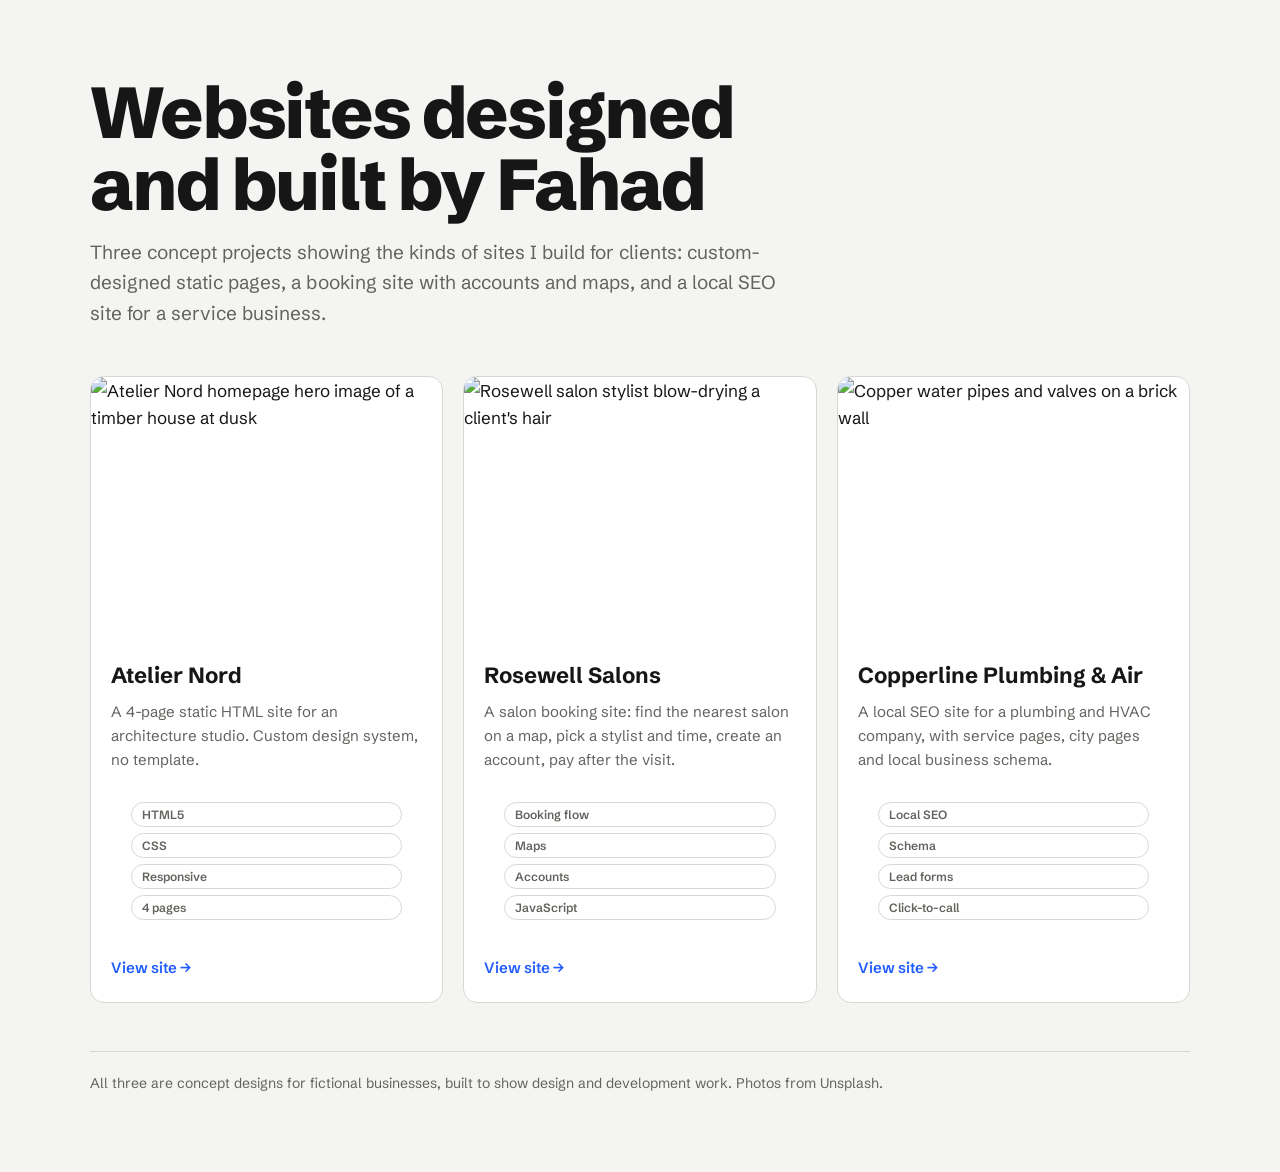
==== index.html @ 39a8335c "Add portfolio concept sites: Atelier Nord, Rosewell Salons, Copperline Co-Authored-By: Claude Opus 5" ====
<!doctype html>
<html lang="en">
<head>
<meta charset="utf-8">
<meta name="viewport" content="width=device-width, initial-scale=1">
<title>Fahad — Website Design & Development Portfolio</title>
<meta name="description" content="Concept websites designed and built by Fahad: a custom static HTML site, a salon booking site, and a local SEO site for a plumbing and HVAC company.">
<link rel="preconnect" href="https://fonts.googleapis.com">
<link rel="preconnect" href="https://fonts.gstatic.com" crossorigin>
<link rel="stylesheet" href="https://fonts.googleapis.com/css2?family=Schibsted+Grotesk:wght@400;600;800&display=swap">
<style>
:root{--bg:#F4F4F2;--ink:#161616;--muted:#62625E;--line:#D8D8D3;--card:#fff;--accent:#1F5BFF}
@media (prefers-color-scheme:dark){:root{--bg:#121212;--ink:#EDEDEA;--muted:#9C9C96;--line:#2C2C2A;--card:#1B1B1A;--accent:#7FA2FF}}
*{box-sizing:border-box}
body{margin:0;background:var(--bg);color:var(--ink);font:17px/1.6 "Schibsted Grotesk",system-ui,sans-serif;padding:clamp(32px,6vw,80px) max(16px,4vw)}
main{max-width:1100px;margin:0 auto;display:flex;flex-direction:column;gap:48px}
h1{font-size:clamp(40px,6vw,72px);line-height:1;margin:0;font-weight:800;letter-spacing:-.03em;text-wrap:balance}
.lede{color:var(--muted);max-width:60ch;margin:16px 0 0;font-size:19px}
.grid{display:grid;grid-template-columns:repeat(3,1fr);gap:20px}
a.card{background:var(--card);border:1px solid var(--line);border-radius:14px;overflow:hidden;text-decoration:none;color:inherit;display:flex;flex-direction:column;transition:transform .2s,border-color .2s}
a.card:hover{transform:translateY(-3px);border-color:var(--accent)}
a.card:focus-visible{outline:2px solid var(--accent);outline-offset:3px}
.card img{width:100%;aspect-ratio:4/3;object-fit:cover;display:block}
.card div{padding:18px 20px 22px;display:flex;flex-direction:column;gap:6px}
.card h2{margin:0;font-size:22px}
.card p{margin:0;color:var(--muted);font-size:15px}
.tags{display:flex;flex-wrap:wrap;gap:6px;margin-top:6px}
.tags span{font-size:12px;font-weight:600;border:1px solid var(--line);border-radius:999px;padding:2px 10px;color:var(--muted)}
.go{color:var(--accent);font-weight:600;font-size:15px;margin-top:8px}
footer{color:var(--muted);font-size:14px;border-top:1px solid var(--line);padding-top:20px}
@media(max-width:860px){.grid{grid-template-columns:1fr}}
</style>
</head>
<body>
<main>
  <header>
    <h1>Websites designed and built by Fahad</h1>
    <p class="lede">Three concept projects showing the kinds of sites I build for clients: custom-designed static pages, a booking site with accounts and maps, and a local SEO site for a service business.</p>
  </header>
  <div class="grid">
    <a class="card" href="atelier-nord/">
      <img src="https://images.unsplash.com/photo-1600585154340-be6161a56a0c?w=900&q=75&auto=format&fit=crop" alt="Atelier Nord homepage hero image of a timber house at dusk">
      <div><h2>Atelier Nord</h2><p>A 4-page static HTML site for an architecture studio. Custom design system, no template.</p>
      <div class="tags"><span>HTML5</span><span>CSS</span><span>Responsive</span><span>4 pages</span></div><span class="go">View site →</span></div>
    </a>
    <a class="card" href="rosewell-salons/">
      <img src="https://images.unsplash.com/photo-1562322140-8baeececf3df?w=900&q=75&auto=format&fit=crop" alt="Rosewell salon stylist blow-drying a client's hair">
      <div><h2>Rosewell Salons</h2><p>A salon booking site: find the nearest salon on a map, pick a stylist and time, create an account, pay after the visit.</p>
      <div class="tags"><span>Booking flow</span><span>Maps</span><span>Accounts</span><span>JavaScript</span></div><span class="go">View site →</span></div>
    </a>
    <a class="card" href="copperline/">
      <img src="https://images.unsplash.com/photo-1607472586893-edb57bdc0e39?w=900&q=75&auto=format&fit=crop" alt="Copper water pipes and valves on a brick wall">
      <div><h2>Copperline Plumbing & Air</h2><p>A local SEO site for a plumbing and HVAC company, with service pages, city pages and local business schema.</p>
      <div class="tags"><span>Local SEO</span><span>Schema</span><span>Lead forms</span><span>Click-to-call</span></div><span class="go">View site →</span></div>
    </a>
  </div>
  <footer>All three are concept designs for fictional businesses, built to show design and development work. Photos from Unsplash.</footer>
</main>
</body>
</html>
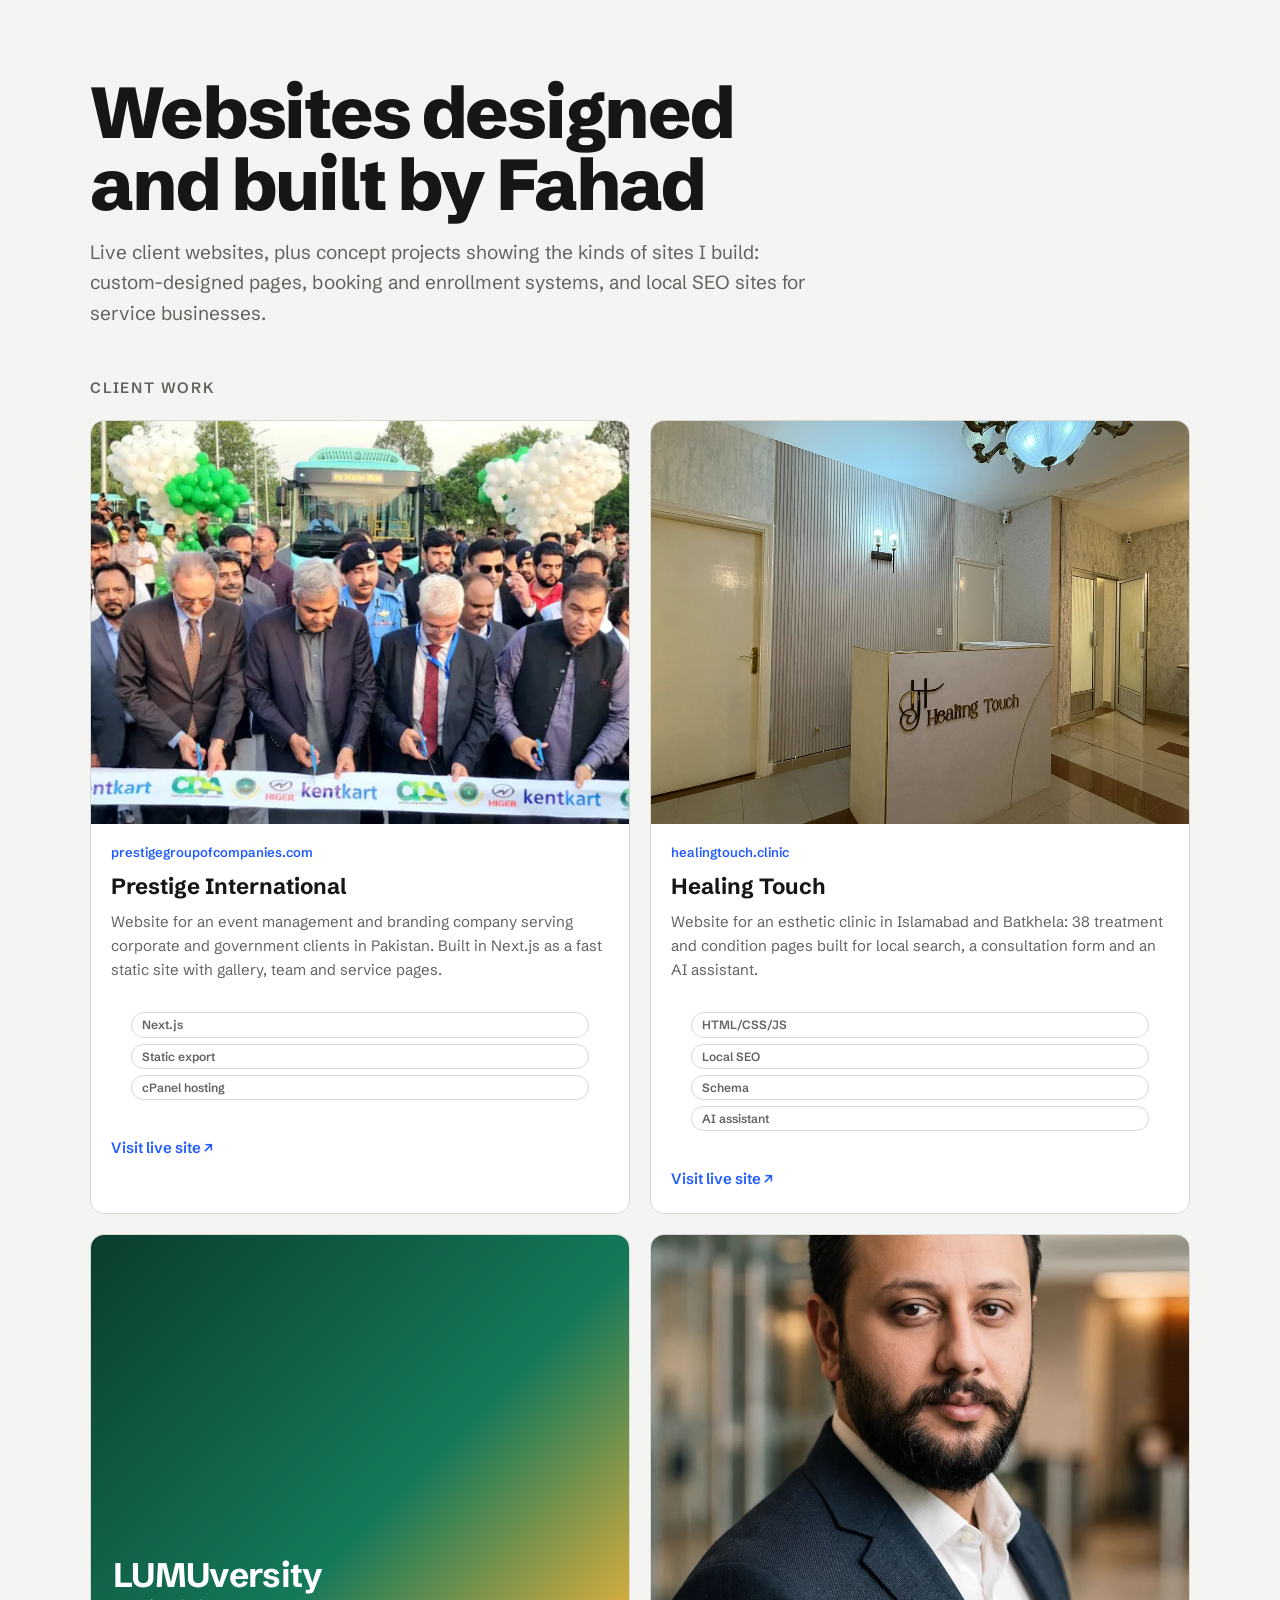
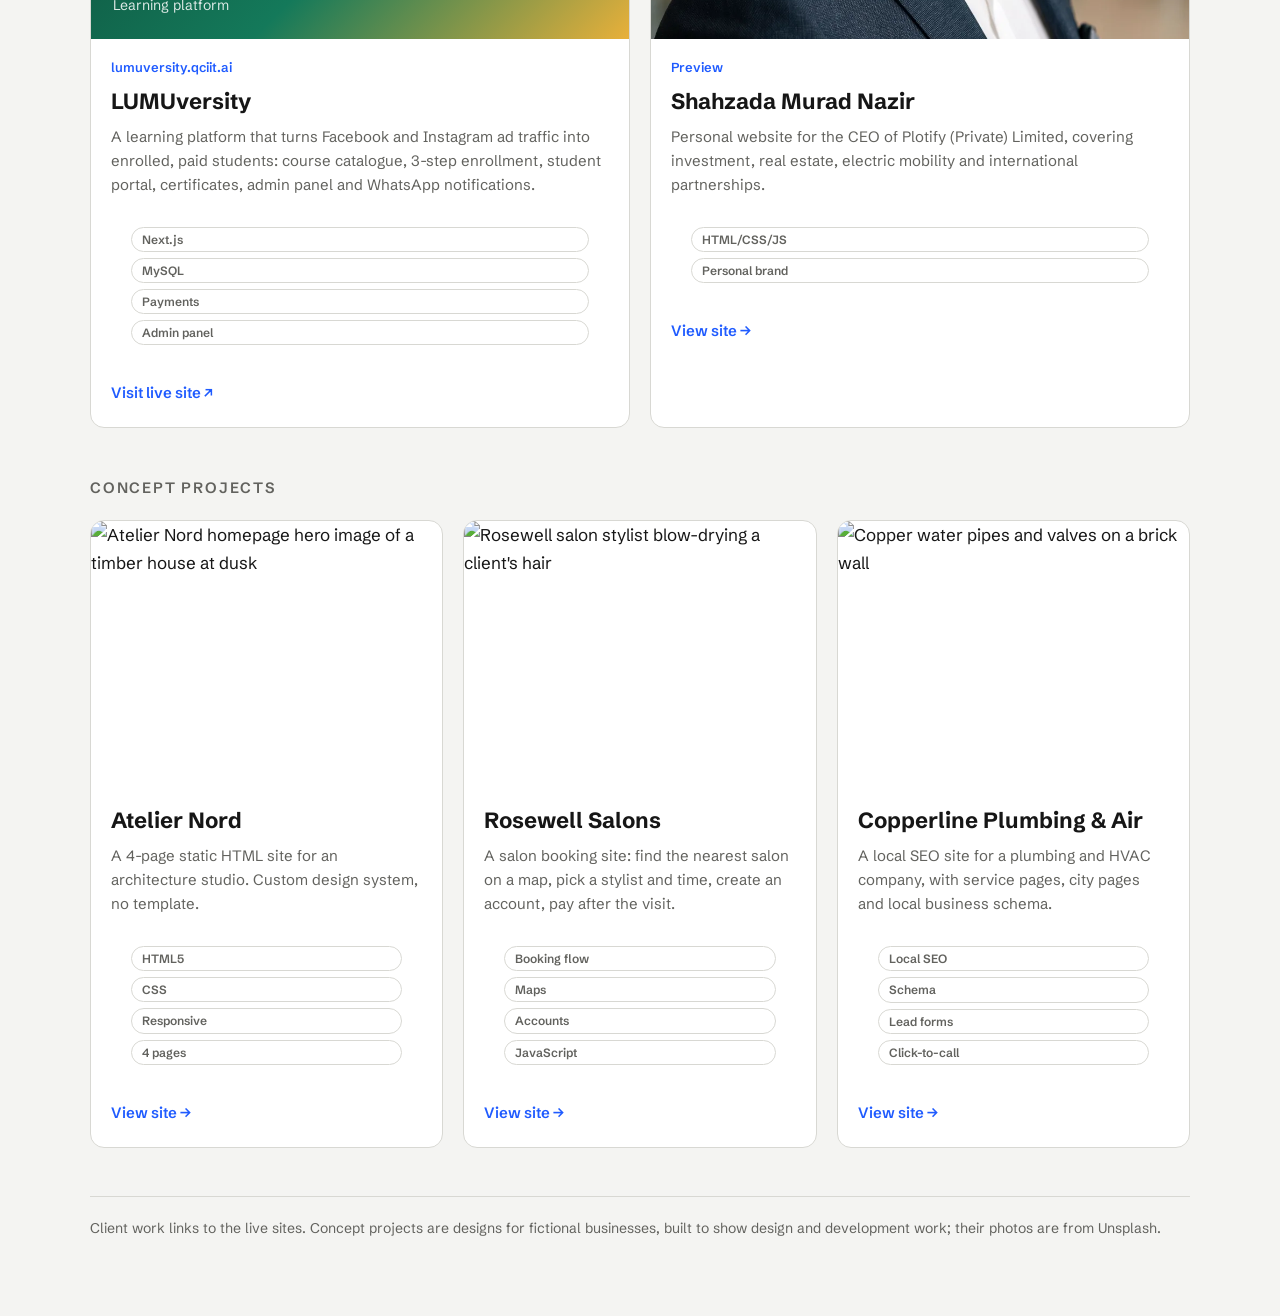
==== commit 97be6f61: "Add client work: Prestige, Healing Touch, LUMUversity, Murad Nazir preview Co-Authored-By: Claude Op" ====
--- a/index.html
+++ b/index.html
@@ -27,16 +27,46 @@
 .tags{display:flex;flex-wrap:wrap;gap:6px;margin-top:6px}
 .tags span{font-size:12px;font-weight:600;border:1px solid var(--line);border-radius:999px;padding:2px 10px;color:var(--muted)}
 .go{color:var(--accent);font-weight:600;font-size:15px;margin-top:8px}
+.grid.two{grid-template-columns:repeat(2,1fr)}
+h2.sec{font-size:15px;text-transform:uppercase;letter-spacing:.12em;color:var(--muted);margin:0 0 -28px;font-weight:600}
+.url{font-size:13px;font-weight:600;color:var(--accent)}
+.ph-lumu{aspect-ratio:4/3;background:linear-gradient(135deg,#0B3D2E,#14795A 60%,#E8B03A);display:flex!important;flex-direction:column;justify-content:flex-end;padding:22px!important;color:#fff;gap:2px!important}
+.ph-lumu b{font-size:34px;letter-spacing:-.02em;line-height:1}
+.ph-lumu span{font-size:14px;opacity:.85}
 footer{color:var(--muted);font-size:14px;border-top:1px solid var(--line);padding-top:20px}
-@media(max-width:860px){.grid{grid-template-columns:1fr}}
+@media(max-width:860px){.grid,.grid.two{grid-template-columns:1fr}}
 </style>
 </head>
 <body>
 <main>
   <header>
     <h1>Websites designed and built by Fahad</h1>
-    <p class="lede">Three concept projects showing the kinds of sites I build for clients: custom-designed static pages, a booking site with accounts and maps, and a local SEO site for a service business.</p>
+    <p class="lede">Live client websites, plus concept projects showing the kinds of sites I build: custom-designed pages, booking and enrollment systems, and local SEO sites for service businesses.</p>
   </header>
+  <h2 class="sec">Client work</h2>
+  <div class="grid two">
+    <a class="card" href="https://prestigegroupofcompanies.com" target="_blank" rel="noopener">
+      <img src="clients/prestige.webp" alt="Prestige International team at a ribbon-cutting event">
+      <div><span class="url">prestigegroupofcompanies.com</span><h2>Prestige International</h2><p>Website for an event management and branding company serving corporate and government clients in Pakistan. Built in Next.js as a fast static site with gallery, team and service pages.</p>
+      <div class="tags"><span>Next.js</span><span>Static export</span><span>cPanel hosting</span></div><span class="go">Visit live site ↗</span></div>
+    </a>
+    <a class="card" href="https://healingtouch.clinic" target="_blank" rel="noopener">
+      <img src="clients/healing-touch.jpg" alt="Healing Touch clinic reception desk with gold logo">
+      <div><span class="url">healingtouch.clinic</span><h2>Healing Touch</h2><p>Website for an esthetic clinic in Islamabad and Batkhela: 38 treatment and condition pages built for local search, a consultation form and an AI assistant.</p>
+      <div class="tags"><span>HTML/CSS/JS</span><span>Local SEO</span><span>Schema</span><span>AI assistant</span></div><span class="go">Visit live site ↗</span></div>
+    </a>
+    <a class="card" href="https://lumuversity.qciit.ai" target="_blank" rel="noopener">
+      <div class="ph-lumu" role="img" aria-label="LUMUversity"><b>LUMUversity</b><span>Learning platform</span></div>
+      <div><span class="url">lumuversity.qciit.ai</span><h2>LUMUversity</h2><p>A learning platform that turns Facebook and Instagram ad traffic into enrolled, paid students: course catalogue, 3-step enrollment, student portal, certificates, admin panel and WhatsApp notifications.</p>
+      <div class="tags"><span>Next.js</span><span>MySQL</span><span>Payments</span><span>Admin panel</span></div><span class="go">Visit live site ↗</span></div>
+    </a>
+    <a class="card" href="murad-nazir/">
+      <img src="clients/murad-nazir.webp" alt="Portrait of Shahzada Murad Nazir">
+      <div><span class="url">Preview</span><h2>Shahzada Murad Nazir</h2><p>Personal website for the CEO of Plotify (Private) Limited, covering investment, real estate, electric mobility and international partnerships.</p>
+      <div class="tags"><span>HTML/CSS/JS</span><span>Personal brand</span></div><span class="go">View site →</span></div>
+    </a>
+  </div>
+  <h2 class="sec">Concept projects</h2>
   <div class="grid">
     <a class="card" href="atelier-nord/">
       <img src="https://images.unsplash.com/photo-1600585154340-be6161a56a0c?w=900&q=75&auto=format&fit=crop" alt="Atelier Nord homepage hero image of a timber house at dusk">
@@ -54,7 +84,7 @@
       <div class="tags"><span>Local SEO</span><span>Schema</span><span>Lead forms</span><span>Click-to-call</span></div><span class="go">View site →</span></div>
     </a>
   </div>
-  <footer>All three are concept designs for fictional businesses, built to show design and development work. Photos from Unsplash.</footer>
+  <footer>Client work links to the live sites. Concept projects are designs for fictional businesses, built to show design and development work; their photos are from Unsplash.</footer>
 </main>
 </body>
 </html>
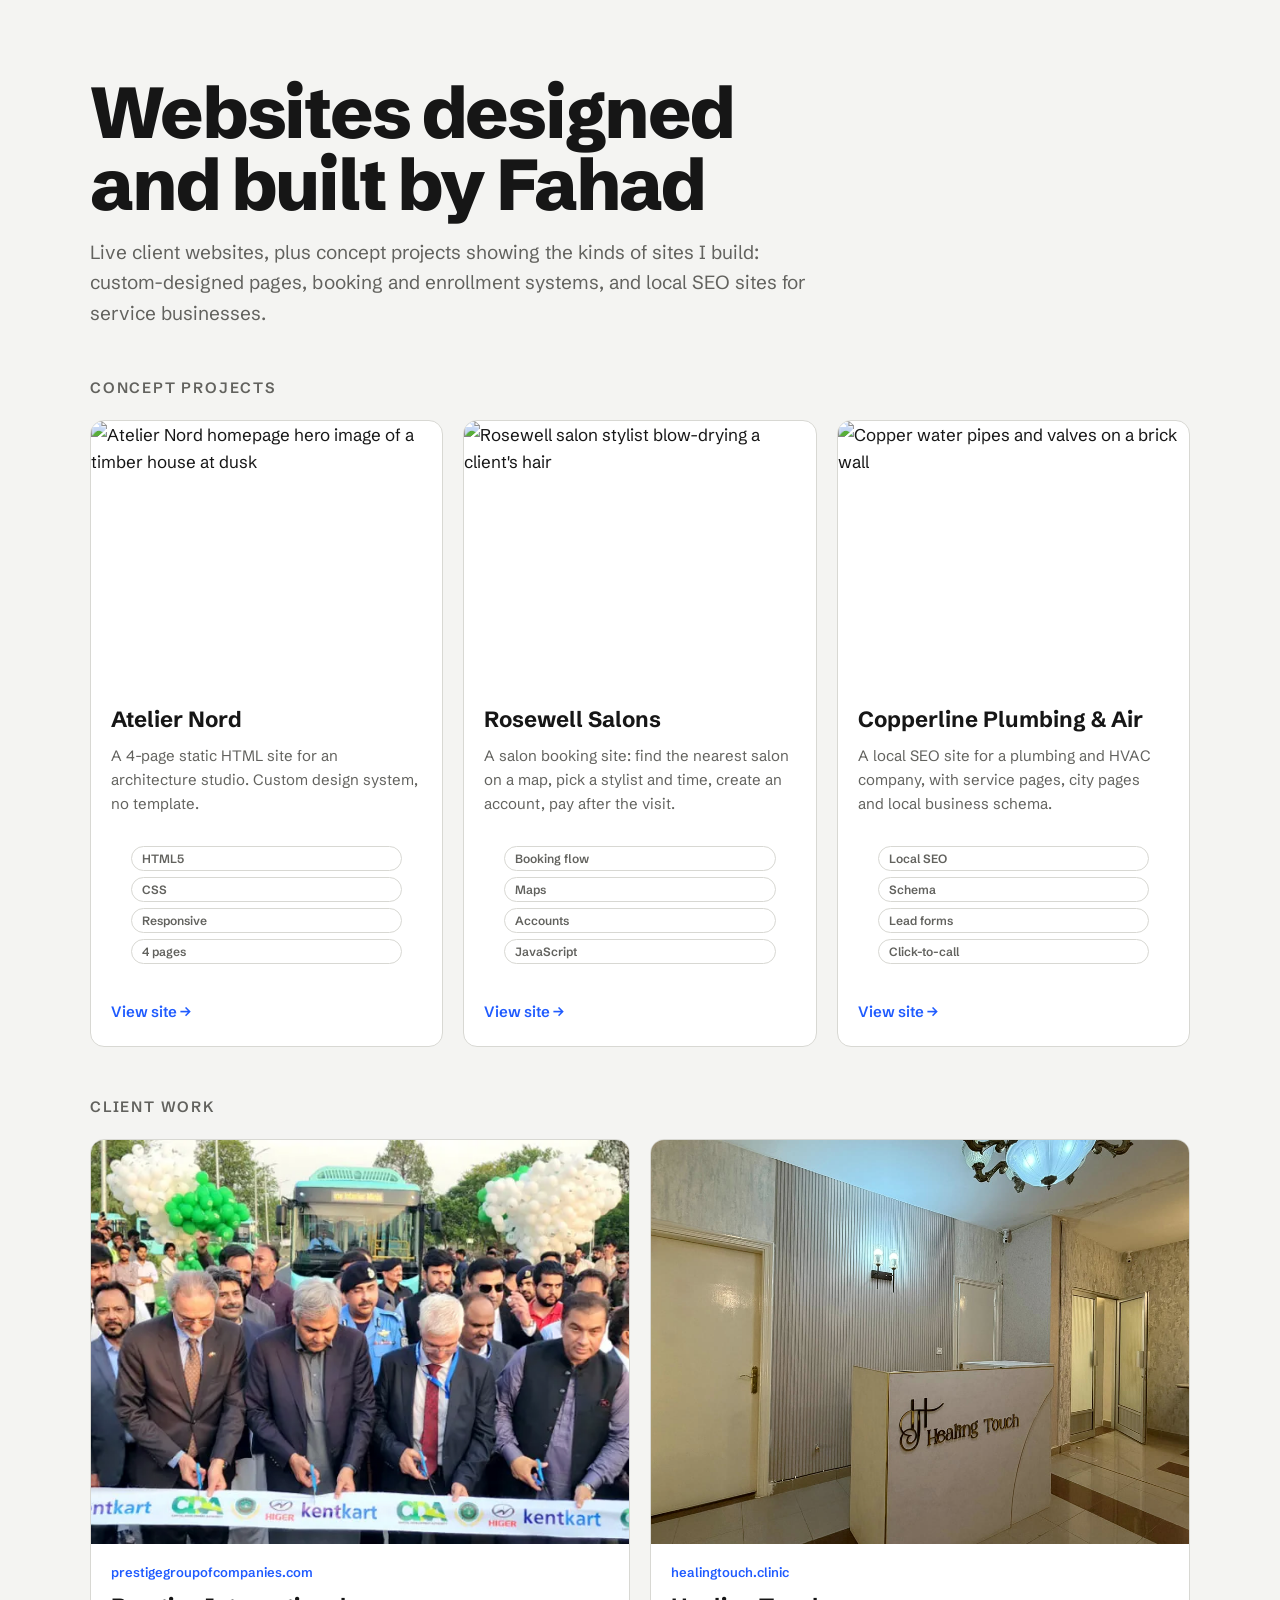
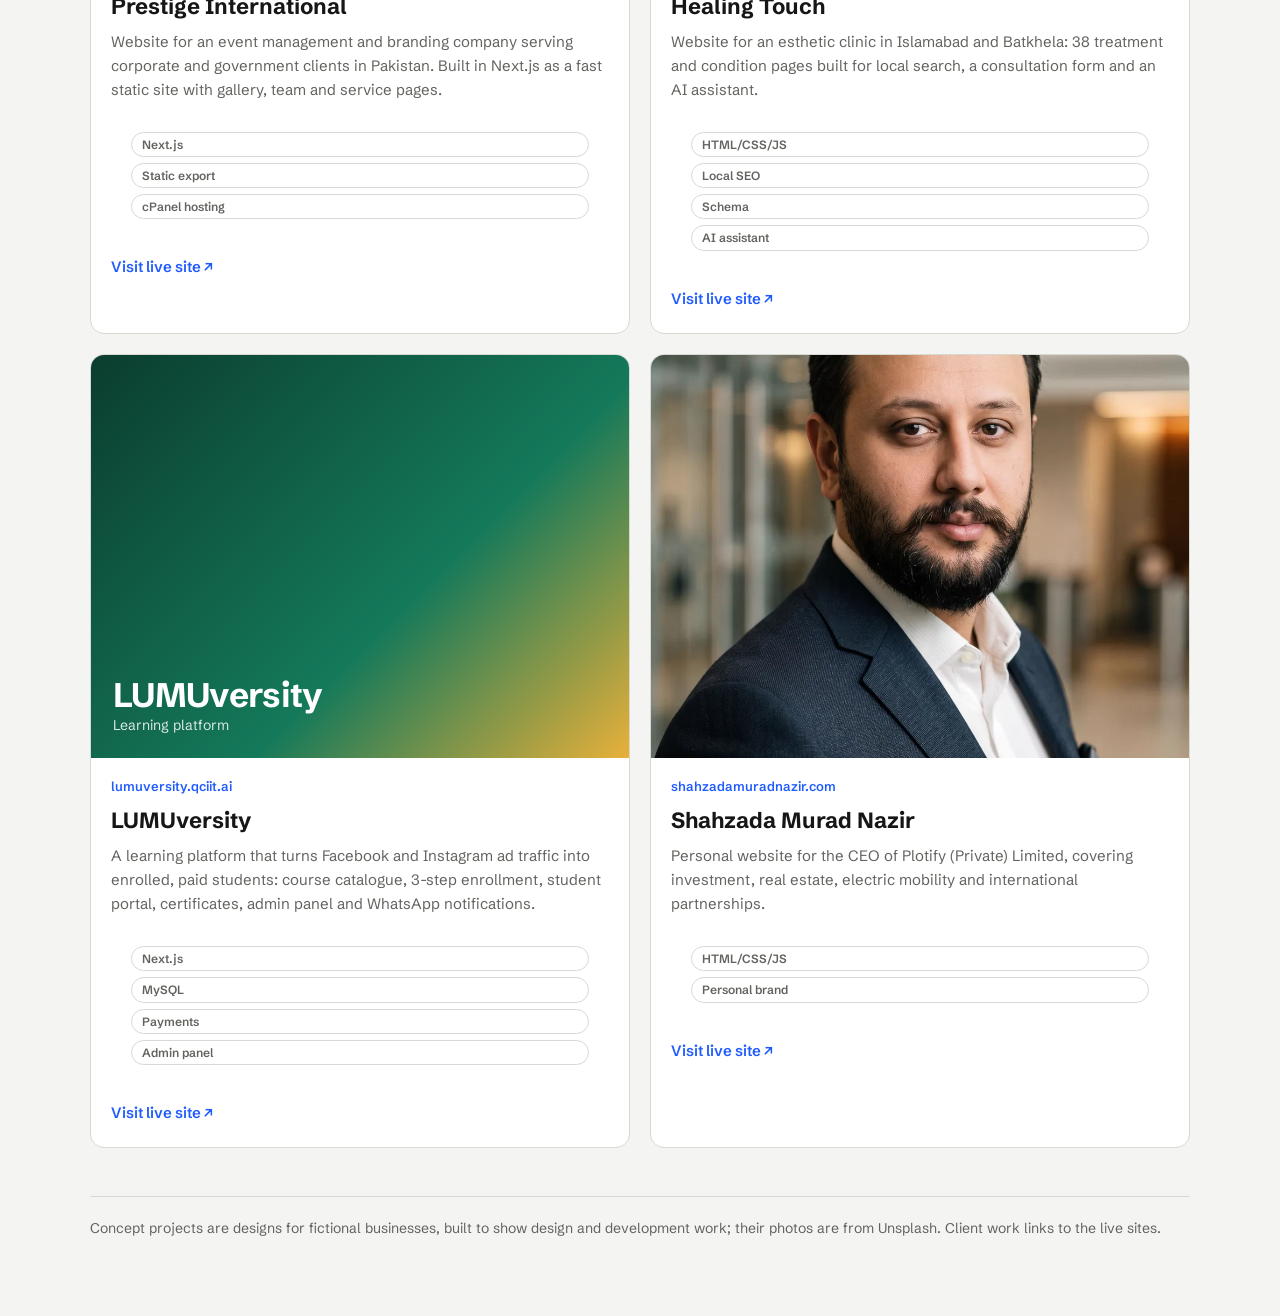
==== commit af32a420: "Show concept projects first; link Murad Nazir to live domain Co-Authored-By: Claude Opus 5.5 <norepl" ====
--- a/index.html
+++ b/index.html
@@ -43,29 +43,6 @@
     <h1>Websites designed and built by Fahad</h1>
     <p class="lede">Live client websites, plus concept projects showing the kinds of sites I build: custom-designed pages, booking and enrollment systems, and local SEO sites for service businesses.</p>
   </header>
-  <h2 class="sec">Client work</h2>
-  <div class="grid two">
-    <a class="card" href="https://prestigegroupofcompanies.com" target="_blank" rel="noopener">
-      <img src="clients/prestige.webp" alt="Prestige International team at a ribbon-cutting event">
-      <div><span class="url">prestigegroupofcompanies.com</span><h2>Prestige International</h2><p>Website for an event management and branding company serving corporate and government clients in Pakistan. Built in Next.js as a fast static site with gallery, team and service pages.</p>
-      <div class="tags"><span>Next.js</span><span>Static export</span><span>cPanel hosting</span></div><span class="go">Visit live site ↗</span></div>
-    </a>
-    <a class="card" href="https://healingtouch.clinic" target="_blank" rel="noopener">
-      <img src="clients/healing-touch.jpg" alt="Healing Touch clinic reception desk with gold logo">
-      <div><span class="url">healingtouch.clinic</span><h2>Healing Touch</h2><p>Website for an esthetic clinic in Islamabad and Batkhela: 38 treatment and condition pages built for local search, a consultation form and an AI assistant.</p>
-      <div class="tags"><span>HTML/CSS/JS</span><span>Local SEO</span><span>Schema</span><span>AI assistant</span></div><span class="go">Visit live site ↗</span></div>
-    </a>
-    <a class="card" href="https://lumuversity.qciit.ai" target="_blank" rel="noopener">
-      <div class="ph-lumu" role="img" aria-label="LUMUversity"><b>LUMUversity</b><span>Learning platform</span></div>
-      <div><span class="url">lumuversity.qciit.ai</span><h2>LUMUversity</h2><p>A learning platform that turns Facebook and Instagram ad traffic into enrolled, paid students: course catalogue, 3-step enrollment, student portal, certificates, admin panel and WhatsApp notifications.</p>
-      <div class="tags"><span>Next.js</span><span>MySQL</span><span>Payments</span><span>Admin panel</span></div><span class="go">Visit live site ↗</span></div>
-    </a>
-    <a class="card" href="murad-nazir/">
-      <img src="clients/murad-nazir.webp" alt="Portrait of Shahzada Murad Nazir">
-      <div><span class="url">Preview</span><h2>Shahzada Murad Nazir</h2><p>Personal website for the CEO of Plotify (Private) Limited, covering investment, real estate, electric mobility and international partnerships.</p>
-      <div class="tags"><span>HTML/CSS/JS</span><span>Personal brand</span></div><span class="go">View site →</span></div>
-    </a>
-  </div>
   <h2 class="sec">Concept projects</h2>
   <div class="grid">
     <a class="card" href="atelier-nord/">
@@ -84,7 +61,30 @@
       <div class="tags"><span>Local SEO</span><span>Schema</span><span>Lead forms</span><span>Click-to-call</span></div><span class="go">View site →</span></div>
     </a>
   </div>
-  <footer>Client work links to the live sites. Concept projects are designs for fictional businesses, built to show design and development work; their photos are from Unsplash.</footer>
+  <h2 class="sec">Client work</h2>
+  <div class="grid two">
+    <a class="card" href="https://prestigegroupofcompanies.com" target="_blank" rel="noopener">
+      <img src="clients/prestige.webp" alt="Prestige International team at a ribbon-cutting event">
+      <div><span class="url">prestigegroupofcompanies.com</span><h2>Prestige International</h2><p>Website for an event management and branding company serving corporate and government clients in Pakistan. Built in Next.js as a fast static site with gallery, team and service pages.</p>
+      <div class="tags"><span>Next.js</span><span>Static export</span><span>cPanel hosting</span></div><span class="go">Visit live site ↗</span></div>
+    </a>
+    <a class="card" href="https://healingtouch.clinic" target="_blank" rel="noopener">
+      <img src="clients/healing-touch.jpg" alt="Healing Touch clinic reception desk with gold logo">
+      <div><span class="url">healingtouch.clinic</span><h2>Healing Touch</h2><p>Website for an esthetic clinic in Islamabad and Batkhela: 38 treatment and condition pages built for local search, a consultation form and an AI assistant.</p>
+      <div class="tags"><span>HTML/CSS/JS</span><span>Local SEO</span><span>Schema</span><span>AI assistant</span></div><span class="go">Visit live site ↗</span></div>
+    </a>
+    <a class="card" href="https://lumuversity.qciit.ai" target="_blank" rel="noopener">
+      <div class="ph-lumu" role="img" aria-label="LUMUversity"><b>LUMUversity</b><span>Learning platform</span></div>
+      <div><span class="url">lumuversity.qciit.ai</span><h2>LUMUversity</h2><p>A learning platform that turns Facebook and Instagram ad traffic into enrolled, paid students: course catalogue, 3-step enrollment, student portal, certificates, admin panel and WhatsApp notifications.</p>
+      <div class="tags"><span>Next.js</span><span>MySQL</span><span>Payments</span><span>Admin panel</span></div><span class="go">Visit live site ↗</span></div>
+    </a>
+    <a class="card" href="https://shahzadamuradnazir.com" target="_blank" rel="noopener">
+      <img src="clients/murad-nazir.webp" alt="Portrait of Shahzada Murad Nazir">
+      <div><span class="url">shahzadamuradnazir.com</span><h2>Shahzada Murad Nazir</h2><p>Personal website for the CEO of Plotify (Private) Limited, covering investment, real estate, electric mobility and international partnerships.</p>
+      <div class="tags"><span>HTML/CSS/JS</span><span>Personal brand</span></div><span class="go">Visit live site ↗</span></div>
+    </a>
+  </div>
+  <footer>Concept projects are designs for fictional businesses, built to show design and development work; their photos are from Unsplash. Client work links to the live sites.</footer>
 </main>
 </body>
 </html>
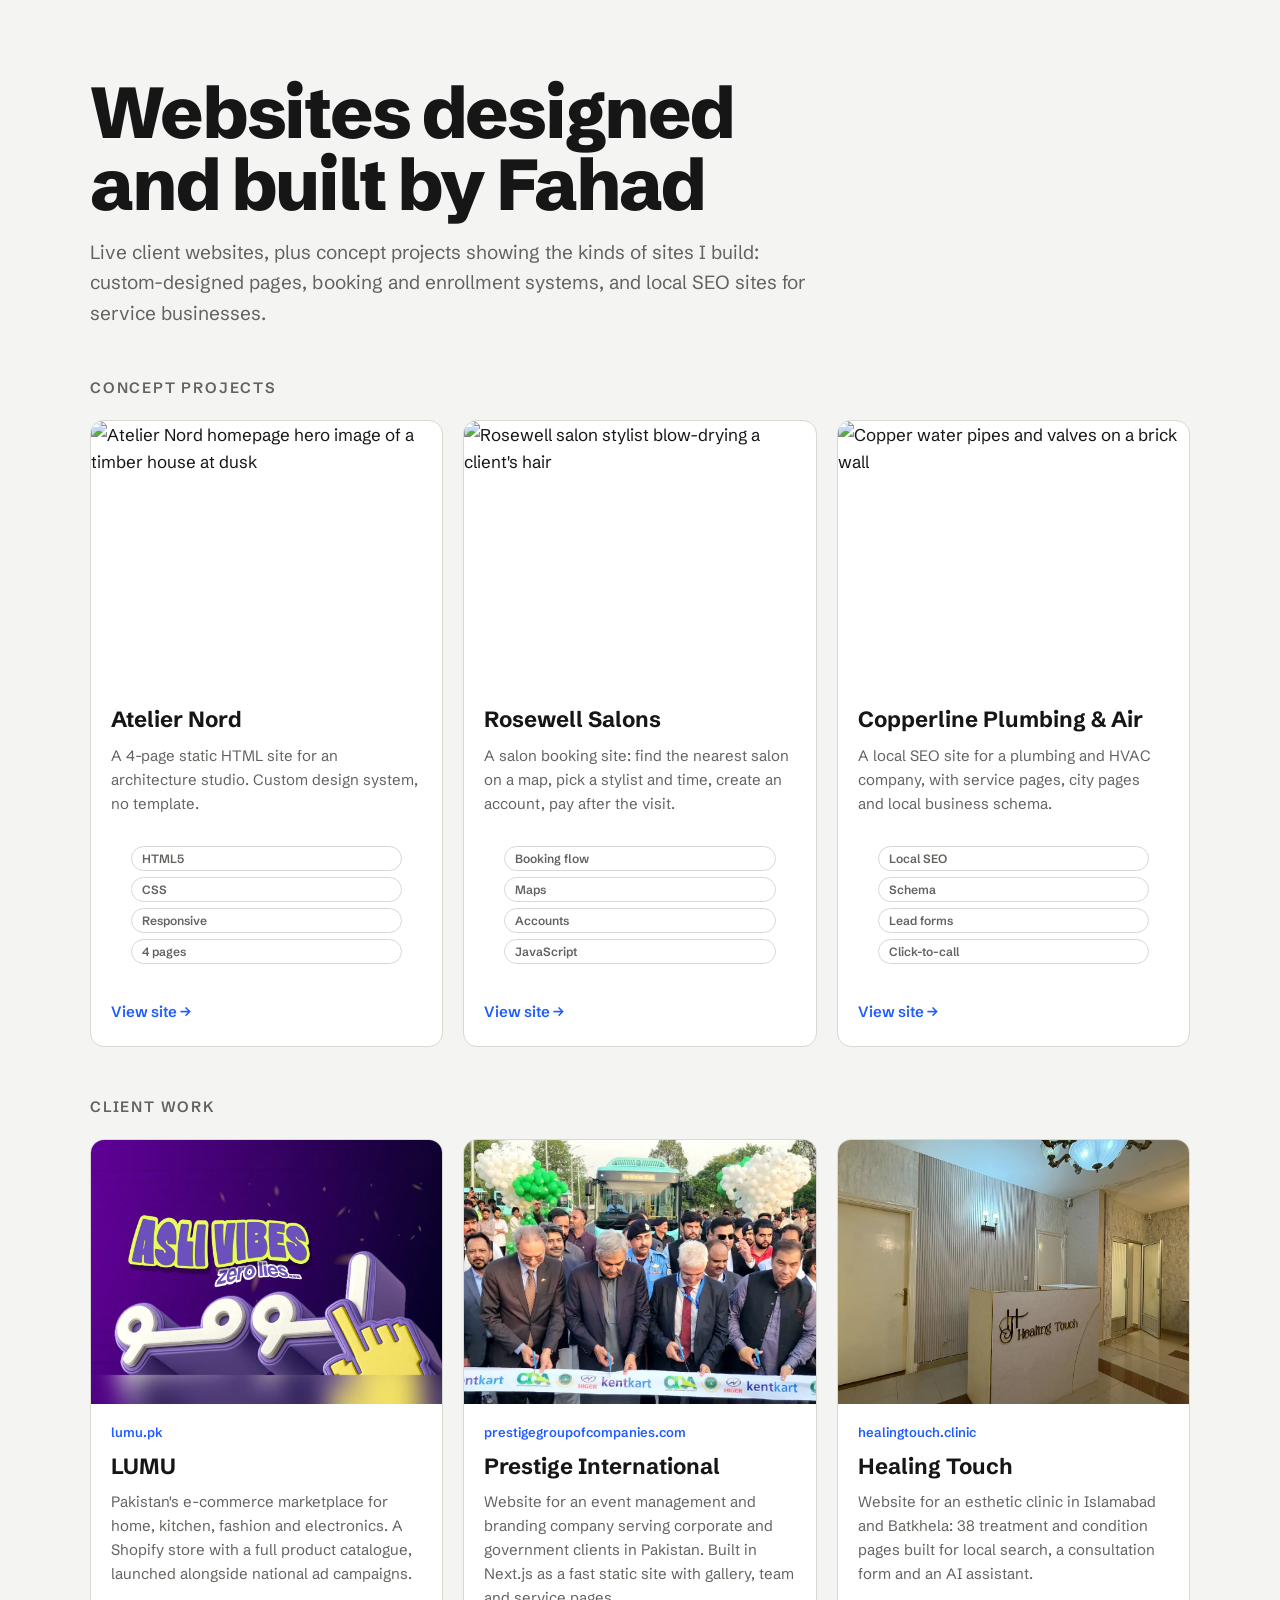
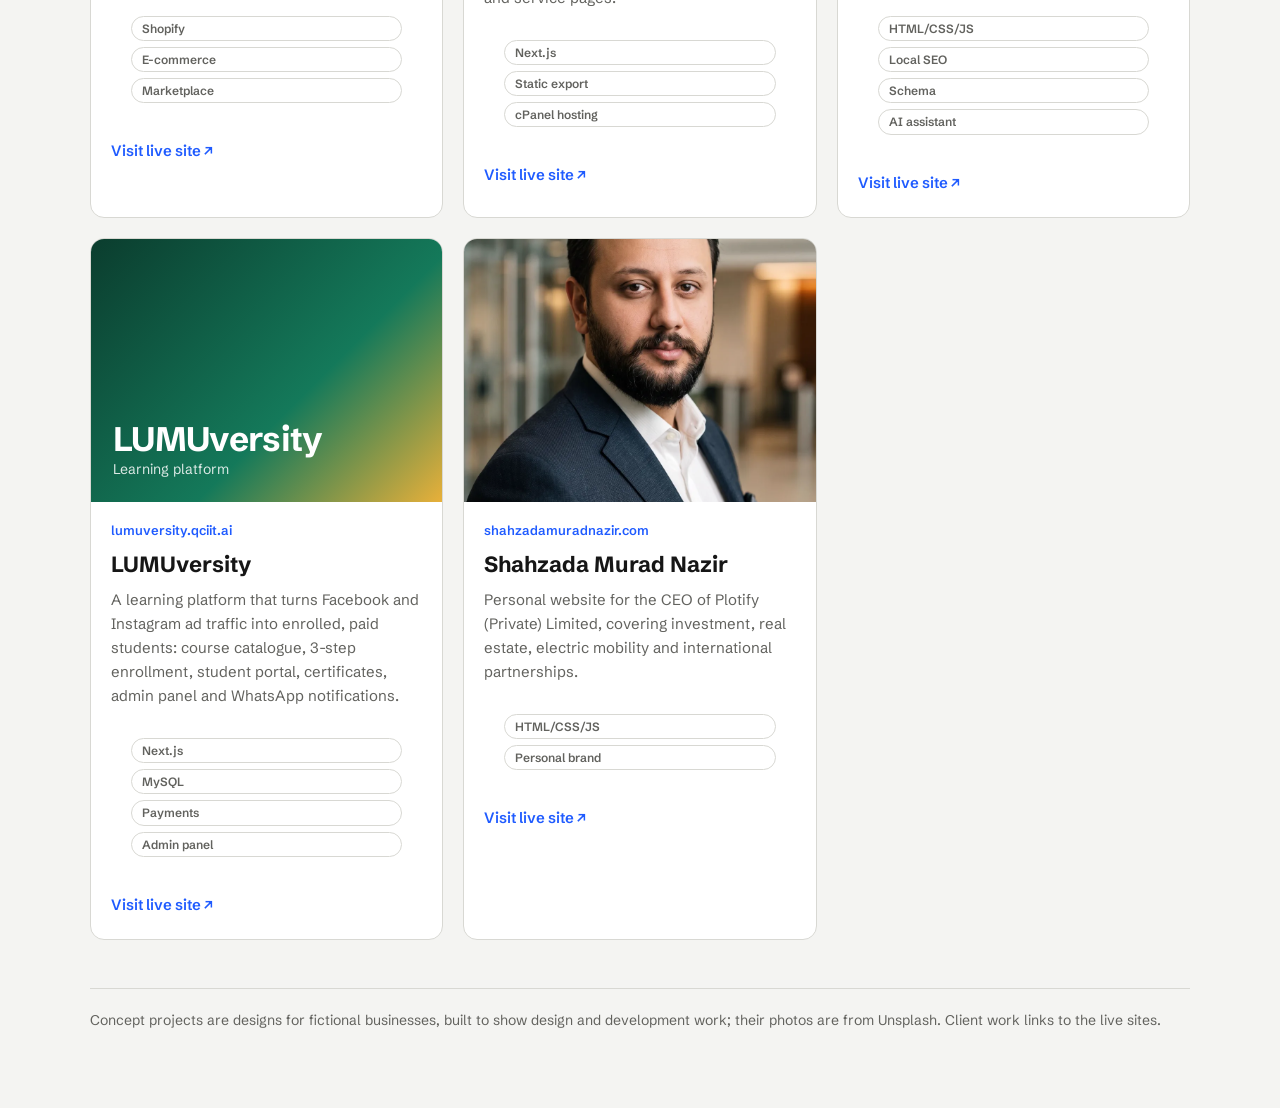
==== commit 8f6a7ca3: "Add LUMU (lumu.pk) to client work Co-Authored-By: Claude Opus 5.5 <noreply@anthropic.com>" ====
--- a/index.html
+++ b/index.html
@@ -62,7 +62,12 @@
     </a>
   </div>
   <h2 class="sec">Client work</h2>
-  <div class="grid two">
+  <div class="grid">
+    <a class="card" href="https://lumu.pk" target="_blank" rel="noopener">
+      <img src="clients/lumu.webp" alt="LUMU brand artwork: the Urdu LUMU logo in 3D with the line Asli Vibes, zero lies">
+      <div><span class="url">lumu.pk</span><h2>LUMU</h2><p>Pakistan's e-commerce marketplace for home, kitchen, fashion and electronics. A Shopify store with a full product catalogue, launched alongside national ad campaigns.</p>
+      <div class="tags"><span>Shopify</span><span>E-commerce</span><span>Marketplace</span></div><span class="go">Visit live site ↗</span></div>
+    </a>
     <a class="card" href="https://prestigegroupofcompanies.com" target="_blank" rel="noopener">
       <img src="clients/prestige.webp" alt="Prestige International team at a ribbon-cutting event">
       <div><span class="url">prestigegroupofcompanies.com</span><h2>Prestige International</h2><p>Website for an event management and branding company serving corporate and government clients in Pakistan. Built in Next.js as a fast static site with gallery, team and service pages.</p>
